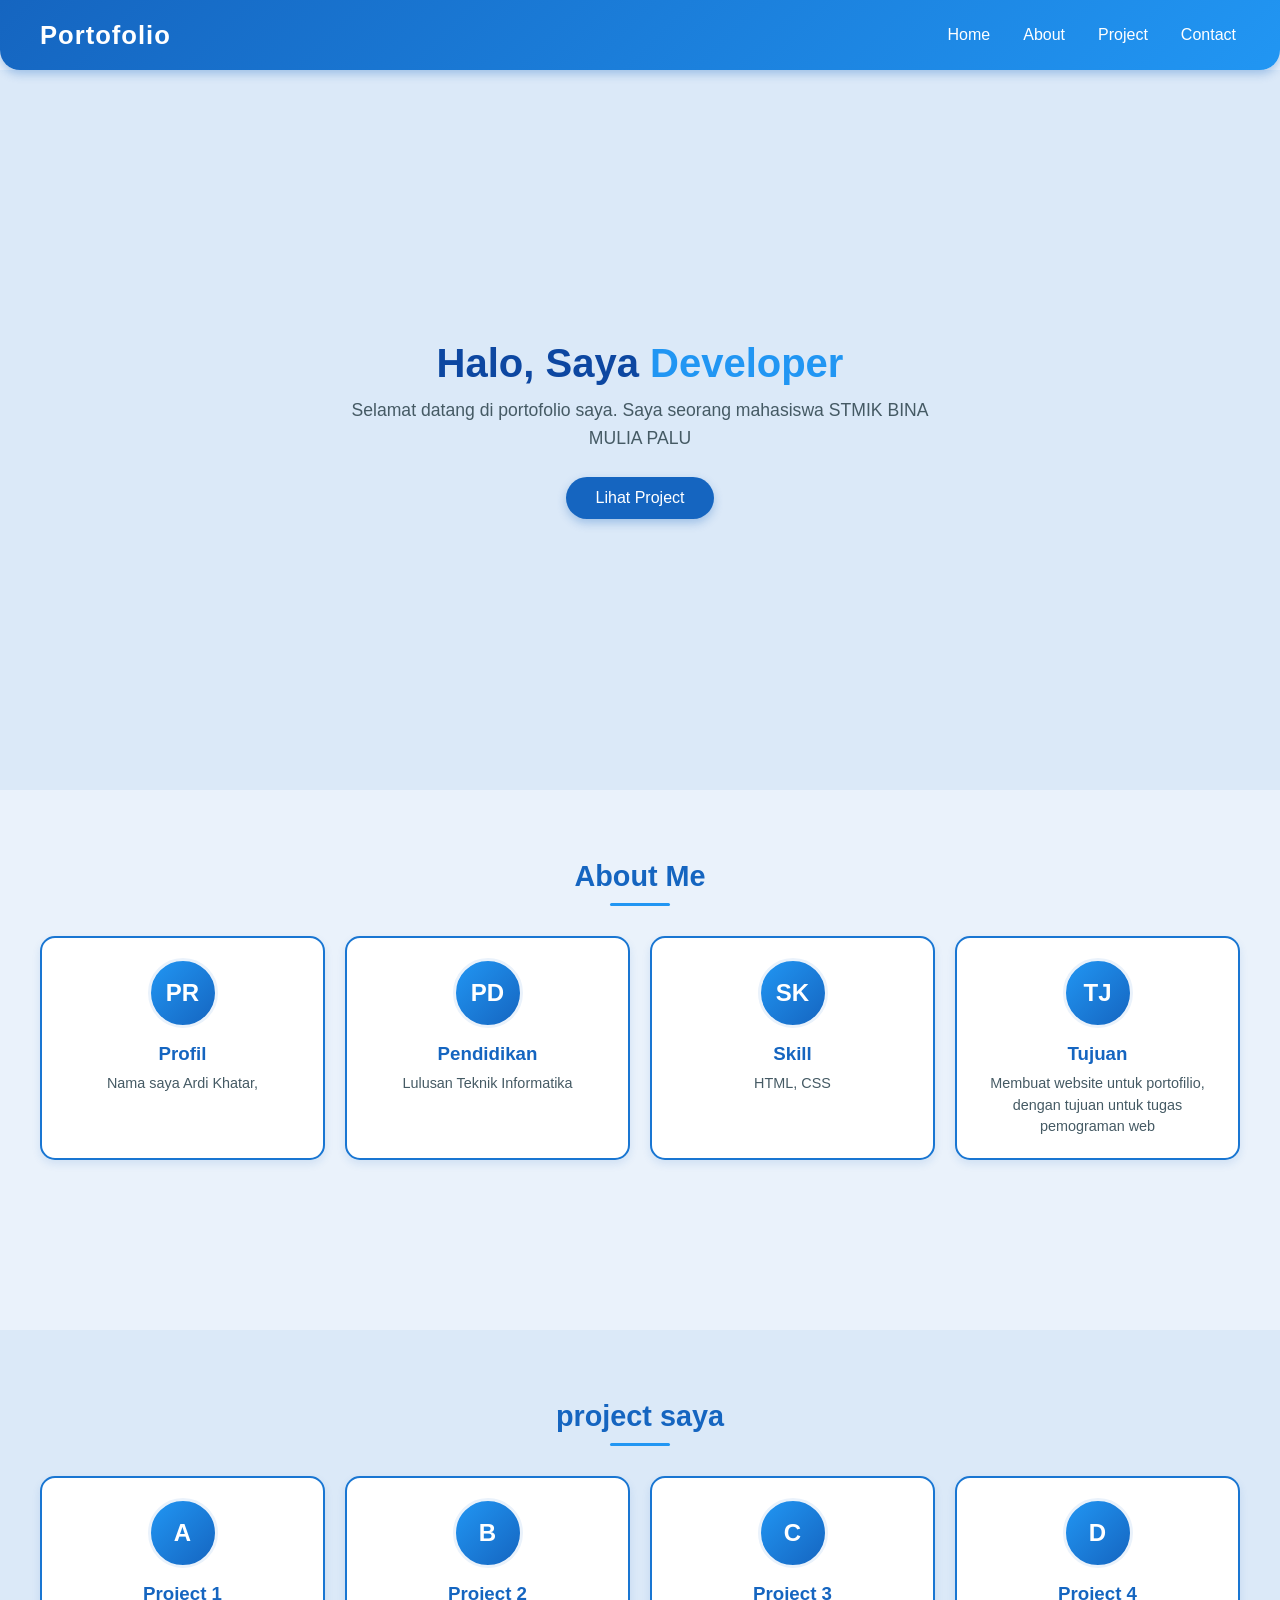
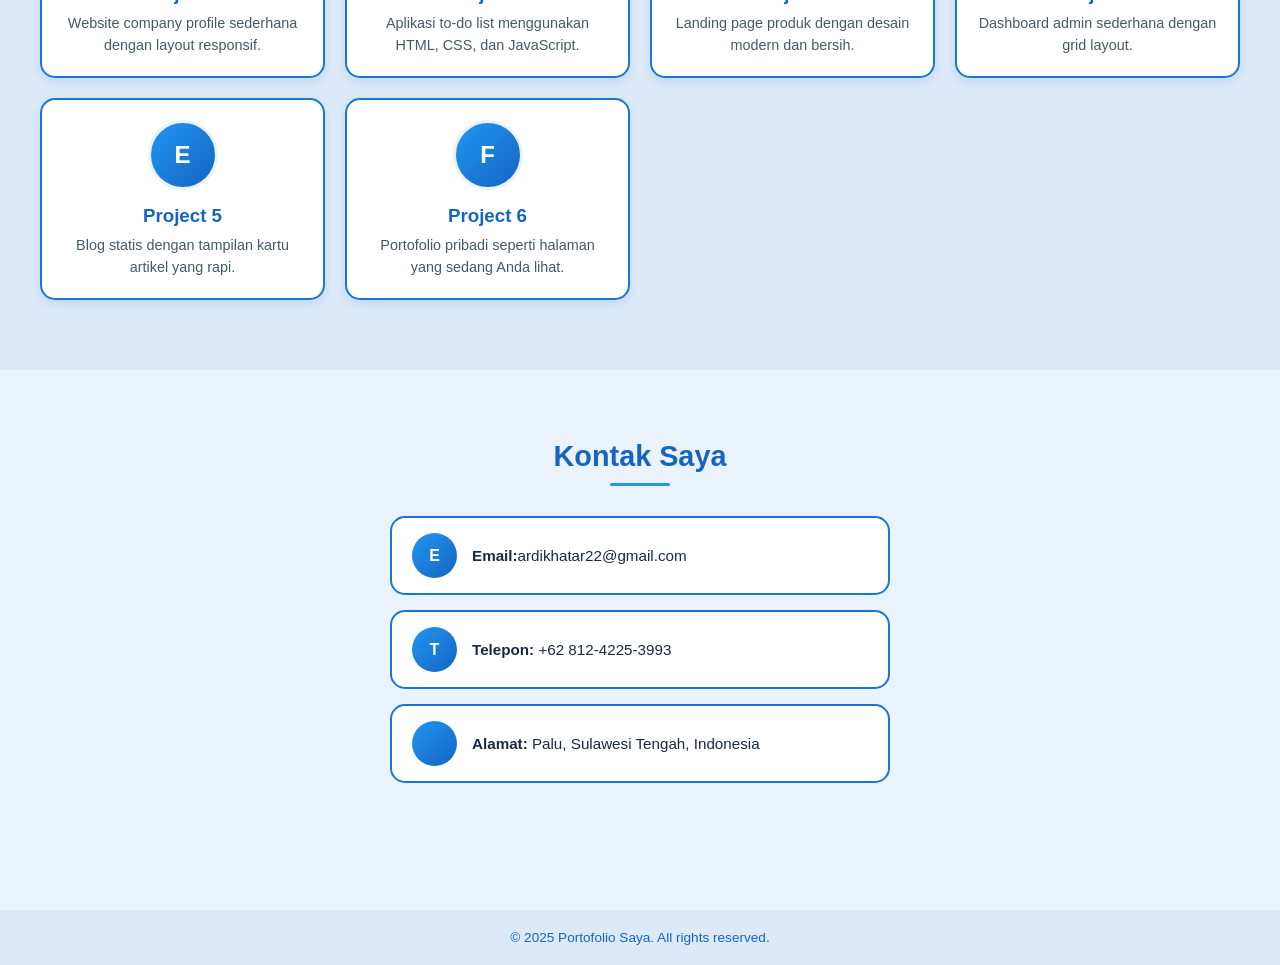
==== index.html @ 1a5646af "Rename index-1.html to index.html" ====
<!DOCTYPE html>
<html lang="id">
<head>
    <meta charset="UTF-8">
    <meta name="viewport" content="width=device-width, initial-scale=1.0">
    <title>Portofolio Saya</title>
    <link rel="stylesheet" href="style.css">
</head>
<body>

    <header>
        <h1>Portofolio</h1>
        <nav class="main-menu">
            <a href="#home">Home</a>
            <a href="#about">About</a>
            <a href="#project">Project</a>
            <a href="#contact">Contact</a>
        </nav>
    </header>

    <section id="home">
        <h2>Halo, Saya <span>Developer</span></h2>
        <p>Selamat datang di portofolio saya. Saya seorang mahasiswa STMIK BINA MULIA PALU</p>
        <a href="#project" class="btn">Lihat Project</a>
    </section>

    <section id="about">
        <h2 class="section-title">About Me</h2>
        <div class="grid">
            <div class="card">
                <div class="avatar">PR</div>
                <h3>Profil</h3>
                <p>Nama saya Ardi Khatar,</p>
            </div>
            <div class="card">
                <div class="avatar">PD</div>
                <h3>Pendidikan</h3>
                <p>Lulusan Teknik Informatika</p>
            </div>
            <div class="card">
                <div class="avatar">SK</div>
                <h3>Skill</h3>
                <p>HTML, CSS</p>
            </div>
            <div class="card">
                <div class="avatar">TJ</div>
                <h3>Tujuan</h3>
                <p>Membuat website untuk portofilio, dengan tujuan untuk tugas pemograman web</p>
            </div>
        </div>
    </section>

    <section id="project">
        <h2 class="section-title">project saya</h2>
        <div class="grid">
            <div class="card">
                <div class="avatar">A</div>
                <h3>Project 1</h3>
                <p>Website company profile sederhana dengan layout responsif.</p>
            </div>
            <div class="card">
                <div class="avatar">B</div>
                <h3>Project 2</h3>
                <p>Aplikasi to-do list menggunakan HTML, CSS, dan JavaScript.</p>
            </div>
            <div class="card">
                <div class="avatar">C</div>
                <h3>Project 3</h3>
                <p>Landing page produk dengan desain modern dan bersih.</p>
            </div>
            <div class="card">
                <div class="avatar">D</div>
                <h3>Project 4</h3>
                <p>Dashboard admin sederhana dengan grid layout.</p>
            </div>
            <div class="card">
                <div class="avatar">E</div>
                <h3>Project 5</h3>
                <p>Blog statis dengan tampilan kartu artikel yang rapi.</p>
            </div>
            <div class="card">
                <div class="avatar">F</div>
                <h3>Project 6</h3>
                <p>Portofolio pribadi seperti halaman yang sedang Anda lihat.</p>
            </div>
        </div>
    </section>

    <section id="contact">
        <h2 class="section-title">Kontak Saya</h2>
        <div class="contact-grid">
            <div class="contact-item">
                <div class="icon">E</div>
                <p><strong>Email:</strong>ardikhatar22@gmail.com</p>
            </div>
            <div class="contact-item">
                <div class="icon">T</div>
                <p><strong>Telepon:</strong> +62 812-4225-3993</p>
            </div>
            <div class="contact-item">
                <div class="icon"></div>
                <p><strong>Alamat:</strong> Palu, Sulawesi Tengah, Indonesia</p>
            </div>
        </div>
    </section>

    <footer>
        &copy; 2025 Portofolio Saya. All rights reserved.
    </footer>

</body>
</html>
---- style.css ----
* {
            margin: 0;
            padding: 0;
            box-sizing: border-box;
            font-family: 'Segoe UI', Arial, sans-serif;
        }

        html {
            scroll-behavior: smooth;
            scroll-padding-top: 100px;
        }

        body {
            background: #eaf2fb;
            color: #1b2a41;
        }

        header {
            position: sticky;
            top: 0;
            z-index: 100;
            background: linear-gradient(135deg, #1565c0, #2196f3);
            padding: 20px 40px;
            display: flex;
            align-items: center;
            justify-content: space-between;
            flex-wrap: wrap;
            box-shadow: 0 4px 10px rgba(21, 101, 192, 0.3);
            border-bottom-left-radius: 20px;
            border-bottom-right-radius: 20px;
        }

        header h1 {
            color: #fff;
            font-size: 1.6rem;
            letter-spacing: 1px;
        }

        nav.main-menu {
            display: flex;
            gap: 25px;
            flex-wrap: wrap;
        }

        nav.main-menu a {
            text-decoration: none;
            color: #fff;
            font-weight: 500;
            font-size: 1rem;
            padding: 6px 4px;
            position: relative;
            transition: color 0.3s;
        }

        nav.main-menu a::after {
            content: "";
            position: absolute;
            left: 0;
            bottom: 0;
            width: 0%;
            height: 2px;
            background: #bbdefb;
            transition: width 0.3s ease;
        }

        nav.main-menu a:hover {
            color: #bbdefb;
        }

        nav.main-menu a:hover::after {
            width: 100%;
        }

        section {
            padding: 70px 40px;
            min-height: 60vh;
        }

        section:nth-child(even) {
            background: #dbe9f8;
        }

        .section-title {
            text-align: center;
            margin-bottom: 30px;
            font-size: 1.8rem;
            color: #1565c0;
        }

        .section-title::after {
            content: "";
            display: block;
            width: 60px;
            height: 3px;
            background: #2196f3;
            margin: 10px auto 0;
            border-radius: 3px;
        }

        .grid {
            display: grid;
            gap: 20px;
        }

        .card {
            background: #fff;
            border: 2px solid #1976d2;
            border-radius: 15px;
            padding: 20px;
            text-align: center;
            transition: 0.3s;
            box-shadow: 0 4px 8px rgba(21, 101, 192, 0.12);
        }

        .card:hover {
            transform: translateY(-5px);
            box-shadow: 0 8px 16px rgba(21, 101, 192, 0.25);
            border-color: #0d47a1;
        }

        .card .avatar {
            width: 70px;
            height: 70px;
            border-radius: 50%;
            background: linear-gradient(135deg, #2196f3, #1565c0);
            color: #fff;
            display: flex;
            align-items: center;
            justify-content: center;
            font-size: 1.5rem;
            font-weight: bold;
            margin: 0 auto 15px;
            border: 3px solid #eaf2fb;
        }

        .card h3 {
            margin-bottom: 8px;
            color: #1565c0;
        }

        .card p {
            font-size: 0.9rem;
            color: #455a64;
            line-height: 1.5;
        }

        #home {
            text-align: center;
            display: flex;
            flex-direction: column;
            align-items: center;
            justify-content: center;
            min-height: 80vh;
        }

        #home h2 {
            font-size: 2.5rem;
            color: #0d47a1;
            margin-bottom: 10px;
        }

        #home h2 span {
            color: #2196f3;
        }

        #home p {
            font-size: 1.1rem;
            color: #455a64;
            max-width: 600px;
            margin-bottom: 25px;
            line-height: 1.6;
        }

        .btn {
            display: inline-block;
            text-decoration: none;
            background: #1565c0;
            color: #fff;
            padding: 12px 30px;
            border-radius: 25px;
            font-weight: 500;
            transition: 0.3s;
            box-shadow: 0 4px 10px rgba(21, 101, 192, 0.3);
        }

        .btn:hover {
            background: #0d47a1;
            transform: translateY(-3px);
            box-shadow: 0 6px 14px rgba(13, 71, 161, 0.4);
        }

        .contact-grid {
            max-width: 500px;
            margin: 0 auto;
        }

        .contact-item {
            display: flex;
            align-items: center;
            gap: 15px;
            background: #fff;
            border: 2px solid #1976d2;
            border-radius: 15px;
            padding: 15px 20px;
            margin-bottom: 15px;
            transition: 0.3s;
        }

        .contact-item:hover {
            box-shadow: 0 6px 14px rgba(21, 101, 192, 0.2);
            border-color: #0d47a1;
        }

        .contact-item .icon {
            width: 45px;
            height: 45px;
            border-radius: 50%;
            background: linear-gradient(135deg, #2196f3, #1565c0);
            color: #fff;
            display: flex;
            align-items: center;
            justify-content: center;
            font-size: 1rem;
            font-weight: bold;
            flex-shrink: 0;
        }

        .contact-item p {
            color: #1b2a41;
            font-size: 0.95rem;
        }

        .grid {
            grid-template-columns: repeat(4, 1fr);
        }

        @media (max-width: 1024px) {
            .grid {
                grid-template-columns: repeat(3, 1fr);
            }
            header {
                padding: 20px;
            }
            section {
                padding: 50px 25px;
            }
            #home h2 {
                font-size: 2rem;
            }
        }

        @media (max-width: 600px) {
            .grid {
                grid-template-columns: 1fr;
            }
            header {
                flex-direction: column;
                gap: 15px;
                text-align: center;
            }
            nav.main-menu {
                justify-content: center;
                gap: 18px;
            }
            nav.main-menu a {
                font-size: 0.95rem;
            }
            .section-title {
                font-size: 1.4rem;
            }
            #home h2 {
                font-size: 1.6rem;
            }
            #home p {
                font-size: 1rem;
            }
        }

        footer {
            text-align: center;
            padding: 20px;
            color: #1565c0;
            font-size: 0.85rem;
            background: #dbe9f8;
        }
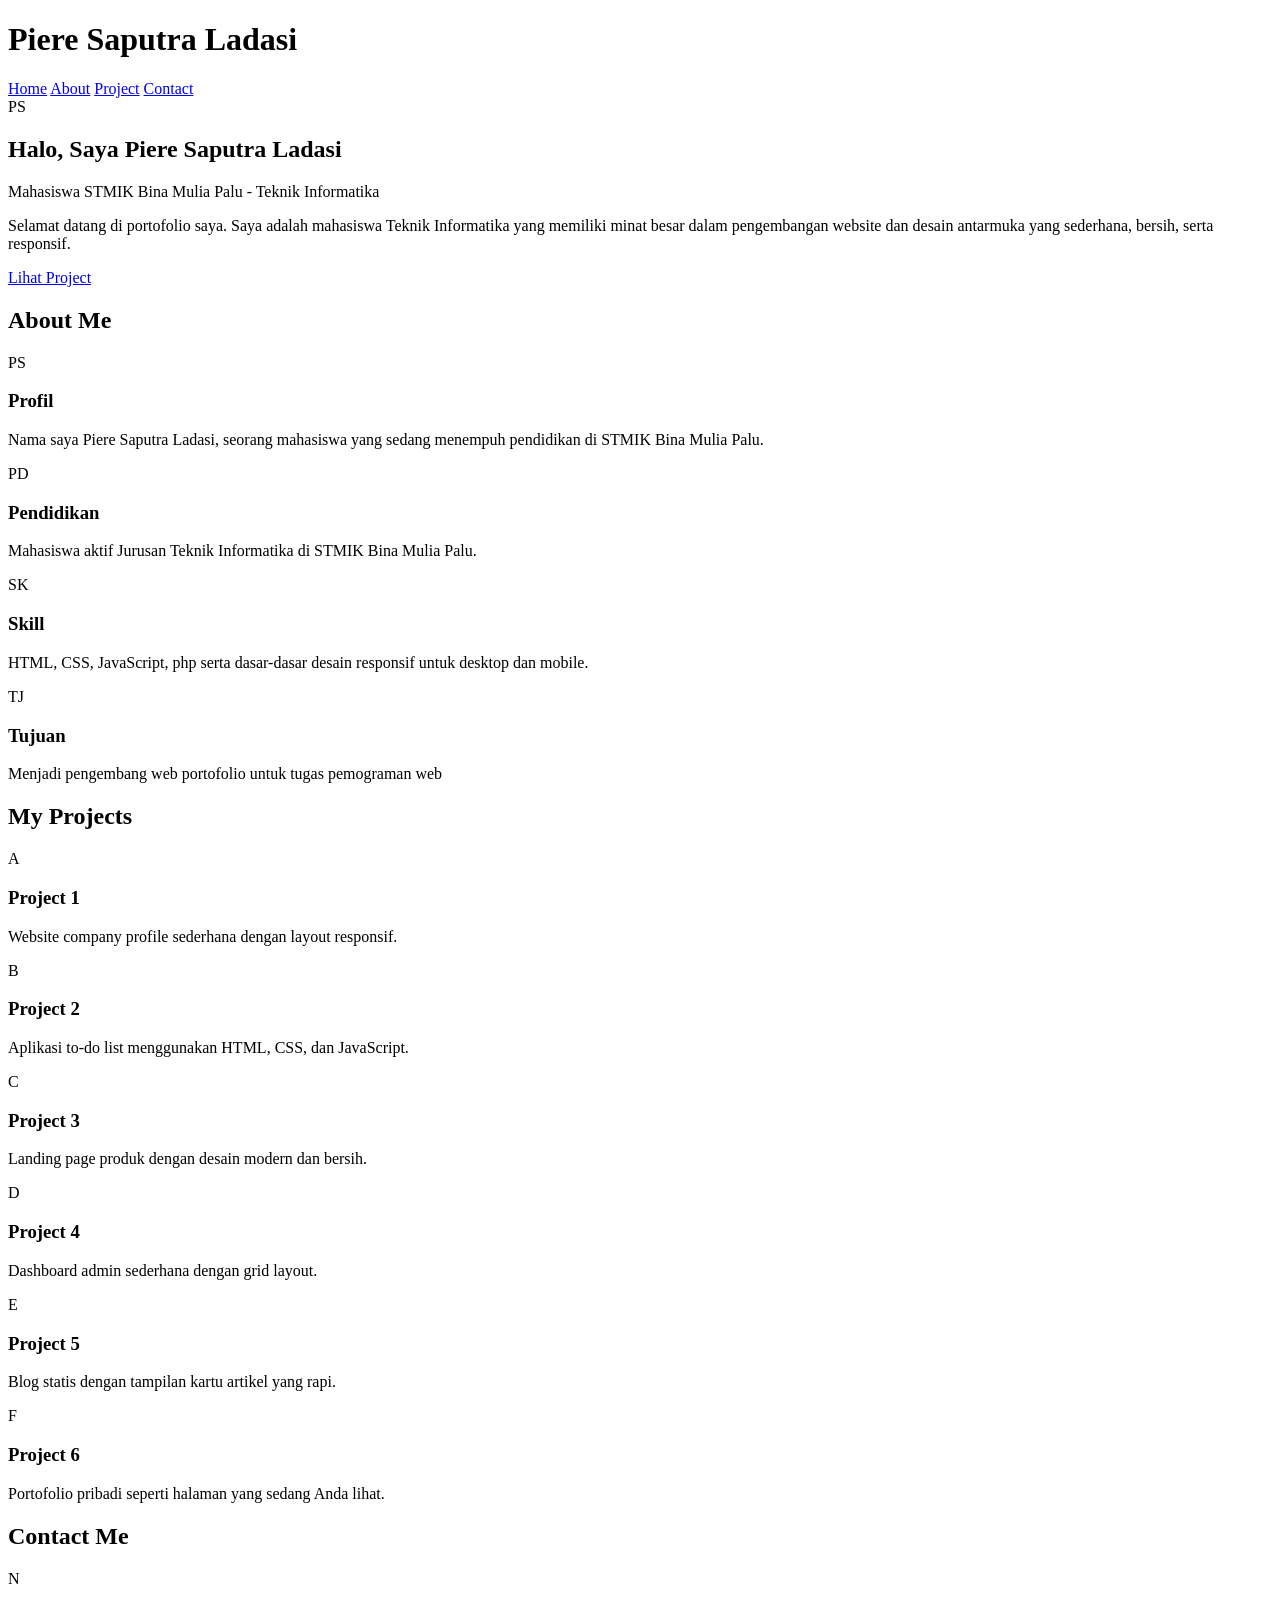
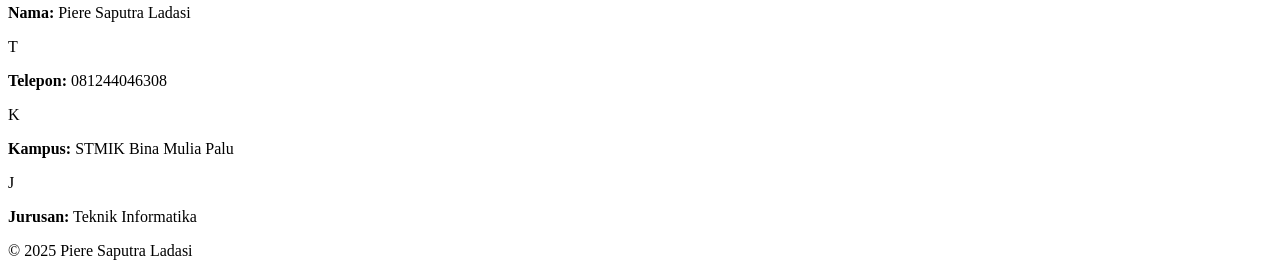
==== commit 4d570036: "Rename index-2.html to index.html" ====
--- a/index.html
+++ b/index.html
@@ -3,13 +3,12 @@
 <head>
     <meta charset="UTF-8">
     <meta name="viewport" content="width=device-width, initial-scale=1.0">
-    <title>Portofolio Saya</title>
+    <title>Portofolio - Piere Saputra Ladasi</title>
     <link rel="stylesheet" href="style.css">
 </head>
 <body>
-
     <header>
-        <h1>Portofolio</h1>
+        <h1>Piere Saputra Ladasi</h1>
         <nav class="main-menu">
             <a href="#home">Home</a>
             <a href="#about">About</a>
@@ -17,41 +16,40 @@
             <a href="#contact">Contact</a>
         </nav>
     </header>
-
     <section id="home">
-        <h2>Halo, Saya <span>Developer</span></h2>
-        <p>Selamat datang di portofolio saya. Saya seorang mahasiswa STMIK BINA MULIA PALU</p>
+        <div class="foto">PS</div>
+        <h2>Halo, Saya <span>Piere Saputra Ladasi</span></h2>
+        <p class="sub">Mahasiswa STMIK Bina Mulia Palu - Teknik Informatika</p>
+        <p>Selamat datang di portofolio saya. Saya adalah mahasiswa Teknik Informatika yang memiliki minat besar dalam pengembangan website dan desain antarmuka yang sederhana, bersih, serta responsif.</p>
         <a href="#project" class="btn">Lihat Project</a>
     </section>
-
     <section id="about">
         <h2 class="section-title">About Me</h2>
         <div class="grid">
             <div class="card">
-                <div class="avatar">PR</div>
+                <div class="avatar">PS</div>
                 <h3>Profil</h3>
-                <p>Nama saya Ardi Khatar,</p>
+                <p>Nama saya Piere Saputra Ladasi, seorang mahasiswa yang sedang menempuh pendidikan di STMIK Bina Mulia Palu.</p>
             </div>
             <div class="card">
                 <div class="avatar">PD</div>
                 <h3>Pendidikan</h3>
-                <p>Lulusan Teknik Informatika</p>
+                <p>Mahasiswa aktif Jurusan Teknik Informatika di STMIK Bina Mulia Palu.</p>
             </div>
             <div class="card">
                 <div class="avatar">SK</div>
                 <h3>Skill</h3>
-                <p>HTML, CSS</p>
+                <p>HTML, CSS, JavaScript, php serta dasar-dasar desain responsif untuk desktop dan mobile.</p>
             </div>
             <div class="card">
                 <div class="avatar">TJ</div>
                 <h3>Tujuan</h3>
-                <p>Membuat website untuk portofilio, dengan tujuan untuk tugas pemograman web</p>
+                <p>Menjadi pengembang web portofolio untuk tugas pemograman web</p>
             </div>
         </div>
     </section>
-
     <section id="project">
-        <h2 class="section-title">project saya</h2>
+        <h2 class="section-title">My Projects</h2>
         <div class="grid">
             <div class="card">
                 <div class="avatar">A</div>
@@ -85,27 +83,30 @@
             </div>
         </div>
     </section>
-
     <section id="contact">
-        <h2 class="section-title">Kontak Saya</h2>
+        <h2 class="section-title">Contact Me</h2>
         <div class="contact-grid">
             <div class="contact-item">
-                <div class="icon">E</div>
-                <p><strong>Email:</strong>ardikhatar22@gmail.com</p>
+                <div class="icon">N</div>
+                <p><strong>Nama:</strong> Piere Saputra Ladasi</p>
             </div>
             <div class="contact-item">
                 <div class="icon">T</div>
-                <p><strong>Telepon:</strong> +62 812-4225-3993</p>
+                <p><strong>Telepon:</strong> 081244046308</p>
             </div>
             <div class="contact-item">
-                <div class="icon"></div>
-                <p><strong>Alamat:</strong> Palu, Sulawesi Tengah, Indonesia</p>
+                <div class="icon">K</div>
+                <p><strong>Kampus:</strong> STMIK Bina Mulia Palu</p>
+            </div>
+            <div class="contact-item">
+                <div class="icon">J</div>
+                <p><strong>Jurusan:</strong> Teknik Informatika</p>
             </div>
         </div>
     </section>
 
     <footer>
-        &copy; 2025 Portofolio Saya. All rights reserved.
+        &copy; 2025 Piere Saputra Ladasi
     </footer>
 
 </body>
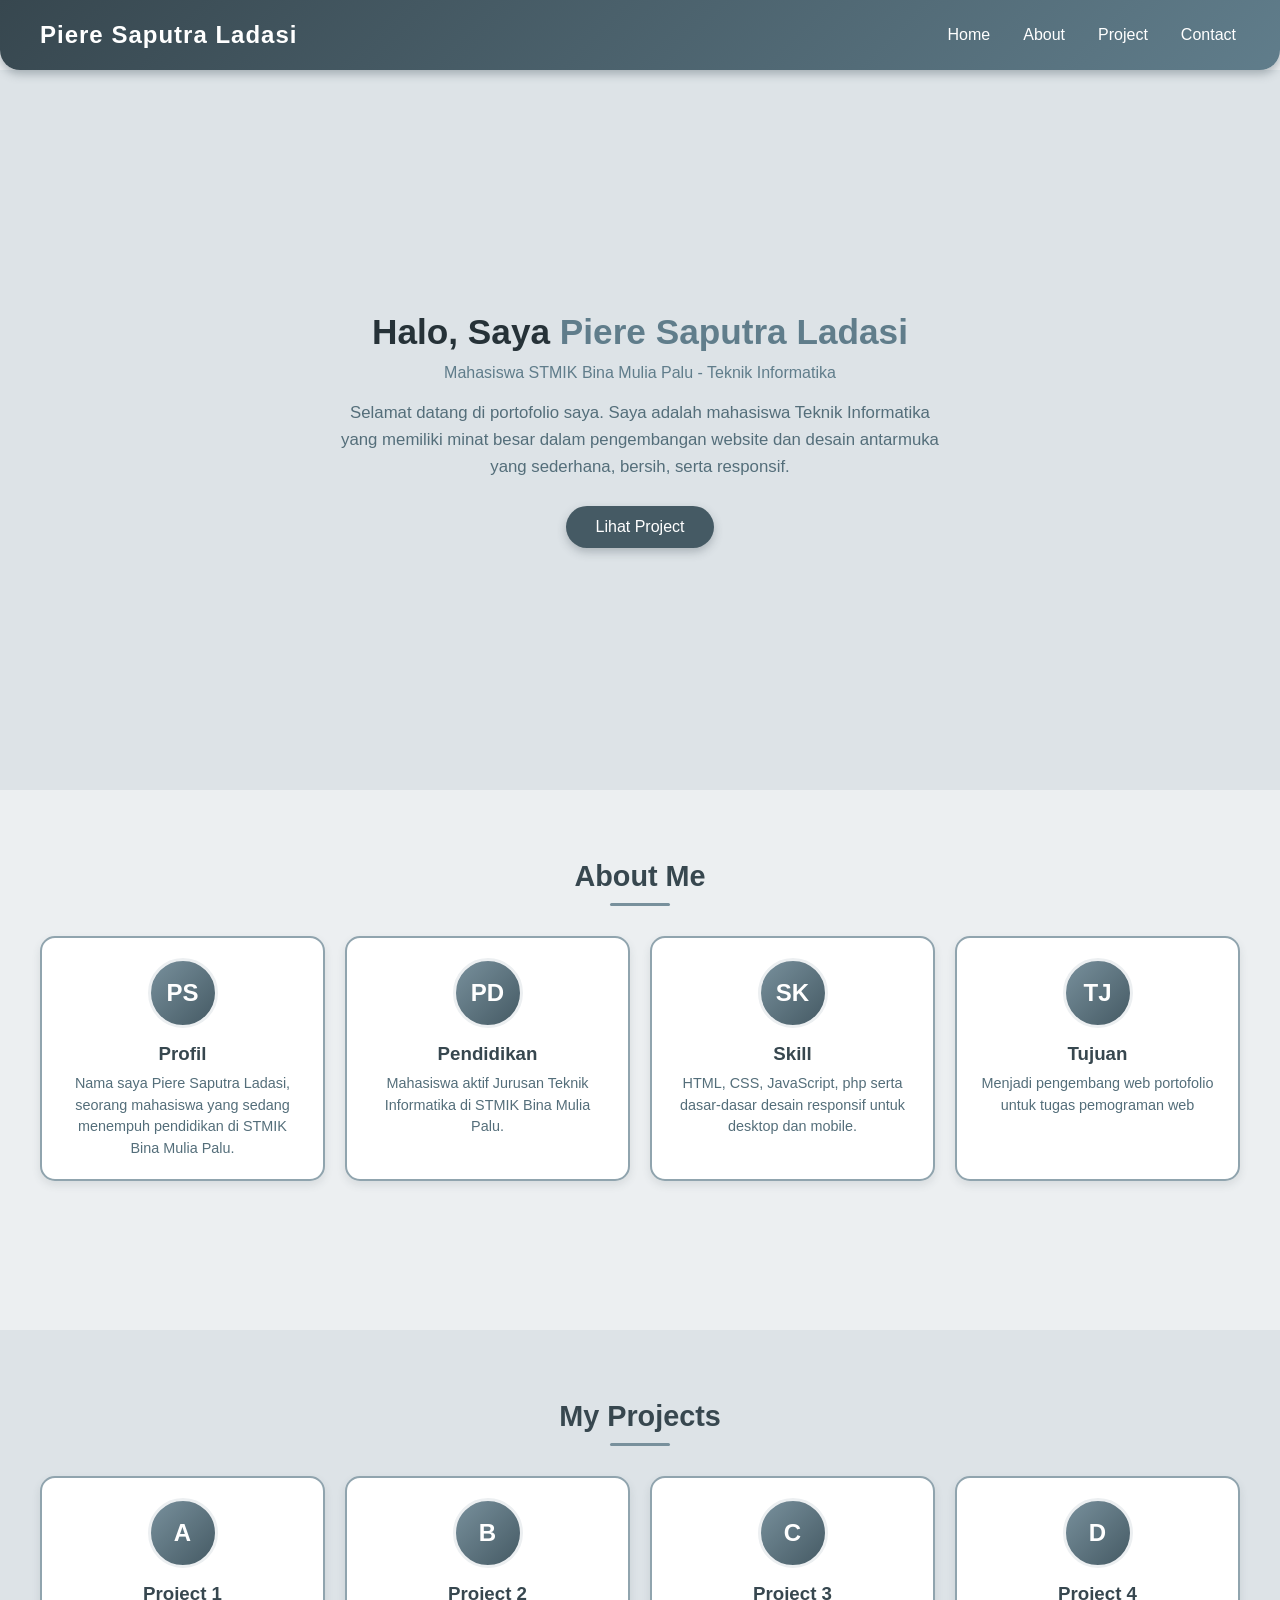
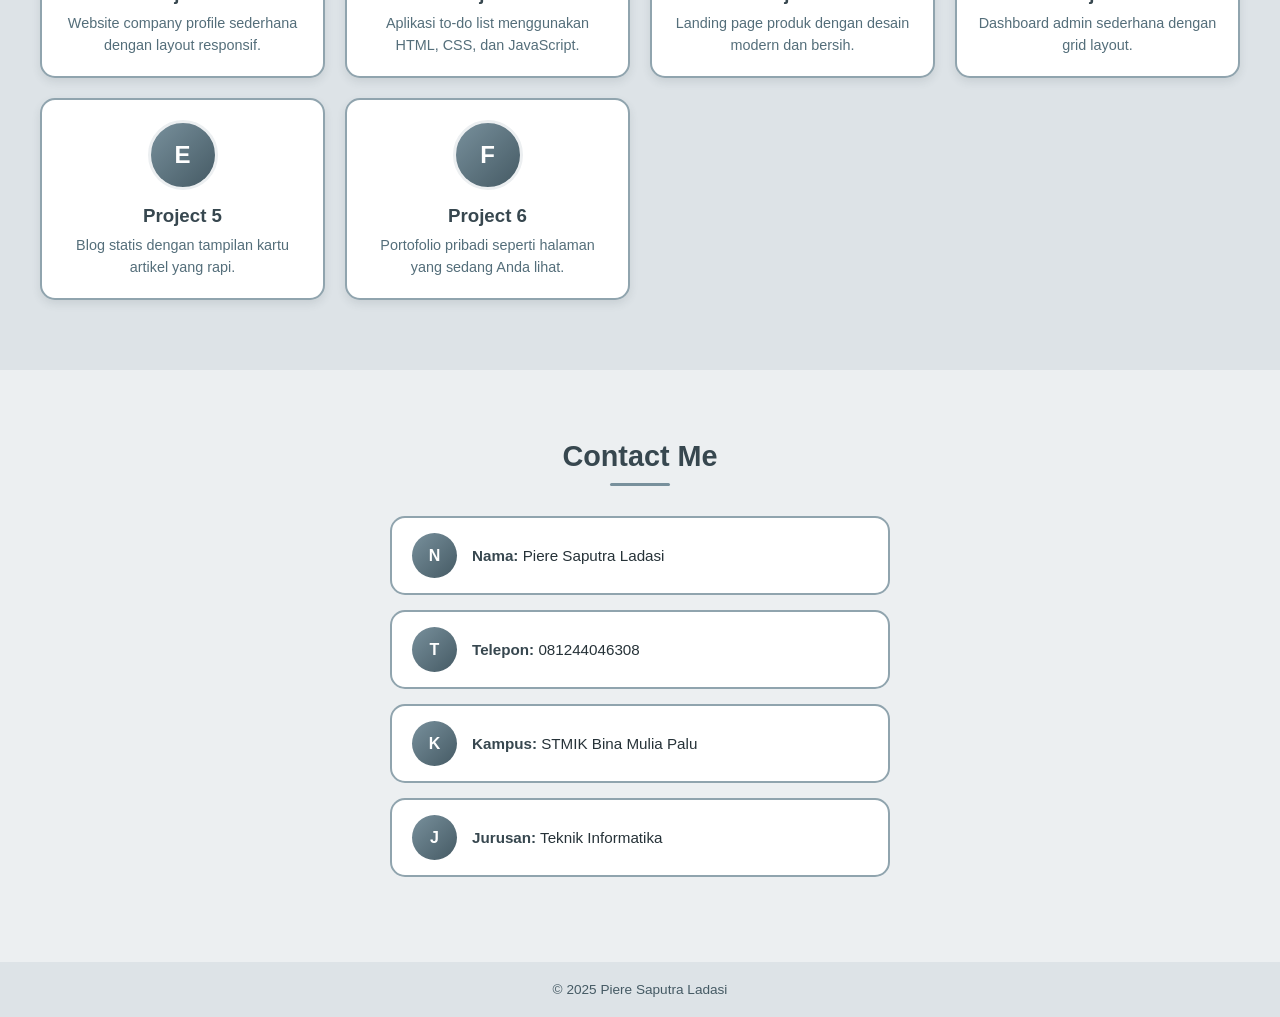
==== commit c0c5a5e0: "Update index.html" ====
--- a/index.html
+++ b/index.html
@@ -17,7 +17,6 @@
         </nav>
     </header>
     <section id="home">
-        <div class="foto">PS</div>
         <h2>Halo, Saya <span>Piere Saputra Ladasi</span></h2>
         <p class="sub">Mahasiswa STMIK Bina Mulia Palu - Teknik Informatika</p>
         <p>Selamat datang di portofolio saya. Saya adalah mahasiswa Teknik Informatika yang memiliki minat besar dalam pengembangan website dan desain antarmuka yang sederhana, bersih, serta responsif.</p>
--- a/style.css
+++ b/style.css
@@ -0,0 +1,304 @@
+        * {
+            margin: 0;
+            padding: 0;
+            box-sizing: border-box;
+            font-family: 'Segoe UI', Arial, sans-serif;
+        }
+
+        body {
+            background: #eceff1;      
+            color: #263238;
+        }
+        header {
+            position: sticky;
+            top: 0;
+            z-index: 100;
+            background: linear-gradient(135deg, #37474f, #607d8b);
+            padding: 20px 40px;
+            display: flex;
+            align-items: center;
+            justify-content: space-between;
+            flex-wrap: wrap;
+            box-shadow: 0 4px 10px rgba(55, 71, 79, 0.35);
+            border-bottom-left-radius: 20px;
+            border-bottom-right-radius: 20px;
+        }
+
+        header h1 {
+            color: #fff;
+            font-size: 1.5rem;
+            letter-spacing: 1px;
+        }
+
+        nav.main-menu {
+            display: flex;
+            gap: 25px;
+            flex-wrap: wrap;
+        }
+
+        nav.main-menu a {
+            text-decoration: none;
+            color: #fff;
+            font-weight: 500;
+            font-size: 1rem;
+            padding: 6px 4px;
+            position: relative;
+            transition: color 0.3s;
+        }
+
+        nav.main-menu a::after {
+            content: "";
+            position: absolute;
+            left: 0;
+            bottom: 0;
+            width: 0%;
+            height: 2px;
+            background: #cfd8dc;   
+            transition: width 0.3s ease;
+        }
+
+        nav.main-menu a:hover {
+            color: #cfd8dc;
+        }
+
+        nav.main-menu a:hover::after {
+            width: 100%;
+        }
+
+        section {
+            padding: 70px 40px;
+            min-height: 60vh;
+        }
+
+        section:nth-child(even) {
+            background: #dde3e7;  
+        }
+
+        .section-title {
+            text-align: center;
+            margin-bottom: 30px;
+            font-size: 1.8rem;
+            color: #37474f;
+        }
+
+        .section-title::after {
+            content: "";
+            display: block;
+            width: 60px;
+            height: 3px;
+            background: #78909c;
+            margin: 10px auto 0;
+            border-radius: 3px;
+        }
+
+        .grid {
+            display: grid;
+            gap: 20px;
+        }
+
+        .card {
+            background: #fff;
+            border: 2px solid #90a4ae;
+            border-radius: 15px;
+            padding: 20px;
+            text-align: center;
+            transition: 0.3s;
+            box-shadow: 0 4px 8px rgba(55, 71, 79, 0.12);
+        }
+
+        .card:hover {
+            transform: translateY(-5px);
+            box-shadow: 0 8px 16px rgba(55, 71, 79, 0.25);
+            border-color: #455a64;
+        }
+
+        .card .avatar {
+            width: 70px;
+            height: 70px;
+            border-radius: 50%;
+            background: linear-gradient(135deg, #78909c, #455a64);
+            color: #fff;
+            display: flex;
+            align-items: center;
+            justify-content: center;
+            font-size: 1.5rem;
+            font-weight: bold;
+            margin: 0 auto 15px;
+            border: 3px solid #eceff1;
+        }
+
+        .card h3 {
+            margin-bottom: 8px;
+            color: #37474f;
+        }
+
+        .card p {
+            font-size: 0.9rem;
+            color: #546e7a;
+            line-height: 1.5;
+        }
+        #home {
+            text-align: center;
+            display: flex;
+            flex-direction: column;
+            align-items: center;
+            justify-content: center;
+            min-height: 80vh;
+        }
+
+        #home .foto {
+            width: 110px;
+            height: 110px;
+            border-radius: 50%;
+            background: linear-gradient(135deg, #607d8b, #37474f);
+            color: #fff;
+            display: flex;
+            align-items: center;
+            justify-content: center;
+            font-size: 2.2rem;
+            font-weight: bold;
+            margin-bottom: 20px;
+            border: 4px solid #fff;
+            box-shadow: 0 6px 16px rgba(55, 71, 79, 0.3);
+        }
+
+        #home h2 {
+            font-size: 2.2rem;
+            color: #263238;
+            margin-bottom: 8px;
+        }
+
+        #home h2 span {
+            color: #607d8b;
+        }
+
+        #home .sub {
+            font-size: 1rem;
+            color: #607d8b;
+            margin-bottom: 15px;
+            font-weight: 500;
+        }
+
+        #home p {
+            font-size: 1.05rem;
+            color: #546e7a;
+            max-width: 620px;
+            margin-bottom: 25px;
+            line-height: 1.6;
+        }
+
+        .btn {
+            display: inline-block;
+            text-decoration: none;
+            background: #455a64;
+            color: #fff;
+            padding: 12px 30px;
+            border-radius: 25px;
+            font-weight: 500;
+            transition: 0.3s;
+            box-shadow: 0 4px 10px rgba(55, 71, 79, 0.3);
+        }
+
+        .btn:hover {
+            background: #263238;
+            transform: translateY(-3px);
+            box-shadow: 0 6px 14px rgba(38, 50, 56, 0.4);
+        }
+        .contact-grid {
+            max-width: 500px;
+            margin: 0 auto;
+        }
+
+        .contact-item {
+            display: flex;
+            align-items: center;
+            gap: 15px;
+            background: #fff;
+            border: 2px solid #90a4ae;
+            border-radius: 15px;
+            padding: 15px 20px;
+            margin-bottom: 15px;
+            transition: 0.3s;
+        }
+
+        .contact-item:hover {
+            box-shadow: 0 6px 14px rgba(55, 71, 79, 0.2);
+            border-color: #455a64;
+        }
+
+        .contact-item .icon {
+            width: 45px;
+            height: 45px;
+            border-radius: 50%;
+            background: linear-gradient(135deg, #78909c, #455a64);
+            color: #fff;
+            display: flex;
+            align-items: center;
+            justify-content: center;
+            font-size: 1rem;
+            font-weight: bold;
+            flex-shrink: 0;
+        }
+
+        .contact-item p {
+            color: #263238;
+            font-size: 0.95rem;
+        }
+
+        .contact-item strong {
+            color: #37474f;
+        }
+
+        .grid {
+            grid-template-columns: repeat(4, 1fr);
+        }
+
+        /* ===== TABLET : 3 KOLOM ===== */
+        @media (max-width: 1024px) {
+            .grid {
+                grid-template-columns: repeat(3, 1fr);
+            }
+            header {
+                padding: 20px;
+            }
+            section {
+                padding: 50px 25px;
+            }
+            #home h2 {
+                font-size: 1.9rem;
+            }
+        }
+
+        @media (max-width: 600px) {
+            .grid {
+                grid-template-columns: 1fr;
+            }
+            header {
+                flex-direction: column;
+                gap: 15px;
+                text-align: center;
+            }
+            nav.main-menu {
+                justify-content: center;
+                gap: 18px;
+            }
+            nav.main-menu a {
+                font-size: 0.95rem;
+            }
+            .section-title {
+                font-size: 1.4rem;
+            }
+            #home h2 {
+                font-size: 1.5rem;
+            }
+            #home p {
+                font-size: 1rem;
+            }
+        }
+        footer {
+            text-align: center;
+            padding: 20px;
+            color: #455a64;
+            font-size: 0.85rem;
+            background: #dde3e7;
+        }
